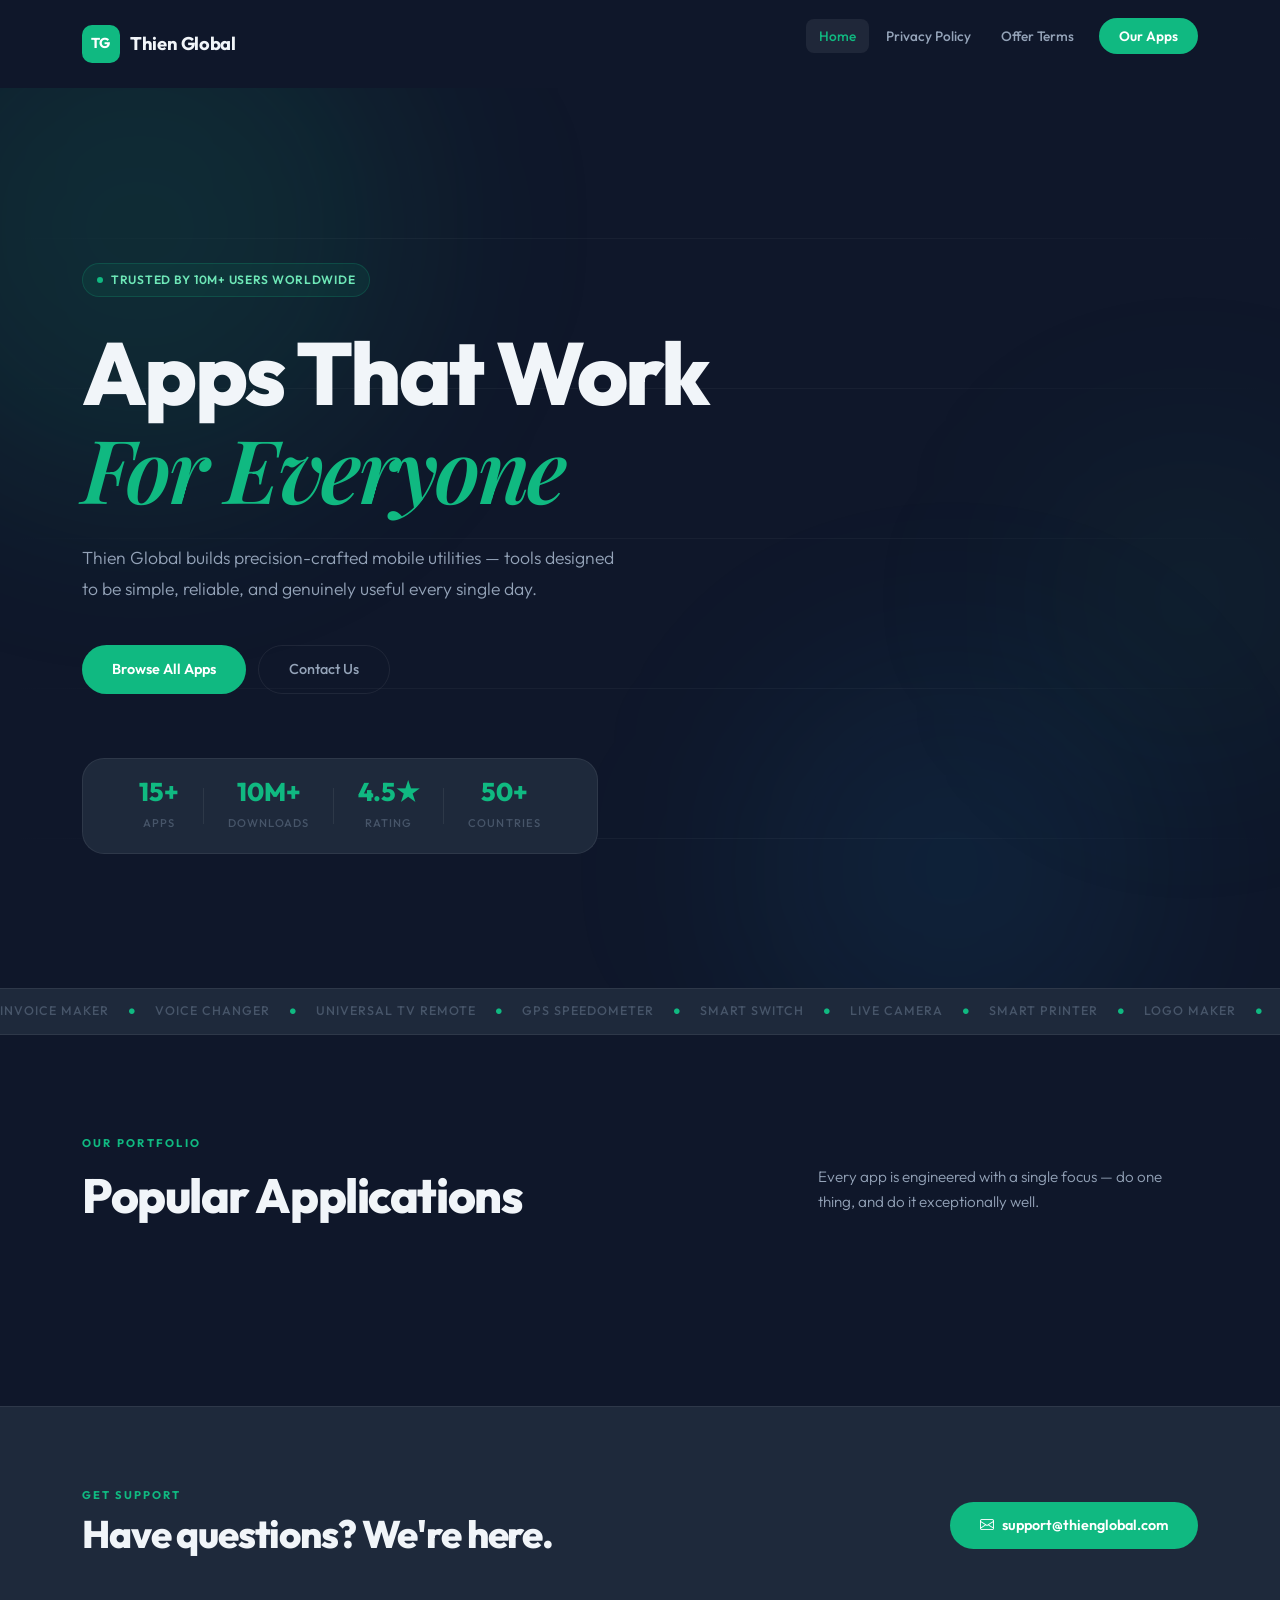
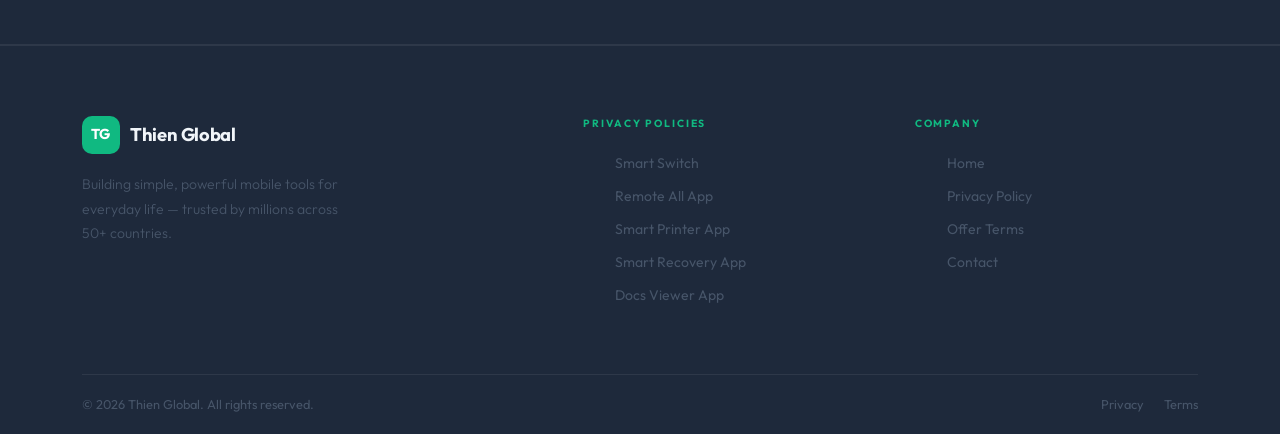
==== index.html @ 39b0b525 "first commit" ====
<!DOCTYPE html>
<html lang="en">
<head>
    <meta charset="UTF-8">
    <meta name="viewport" content="width=device-width, initial-scale=1.0">
    <title>Thien Global — Innovative Mobile Apps</title>
    <link rel="icon" type="image/png" sizes="32x32" href="images/favicon.png">
    <link href="https://cdn.jsdelivr.net/npm/bootstrap@5.3.2/dist/css/bootstrap.min.css" rel="stylesheet">
    <link rel="stylesheet" href="https://cdn.jsdelivr.net/npm/bootstrap-icons@1.11.3/font/bootstrap-icons.min.css">
    <link href="https://fonts.googleapis.com/css2?family=Outfit:wght@300;400;500;600;700;800&family=Playfair+Display:ital,wght@0,700;1,600&display=swap" rel="stylesheet">
    <link rel="stylesheet" href="style.css">
</head>
<body>

    <div class="loader-wrap" id="loader">
        <svg class="loader-logo" viewBox="0 0 60 60" fill="none">
            <rect x="4" y="4" width="52" height="52" rx="14" stroke="#10b981" stroke-width="2" stroke-dasharray="200" stroke-dashoffset="200">
                <animate attributeName="stroke-dashoffset" from="200" to="0" dur="0.9s" fill="freeze"/>
            </rect>
            <text x="50%" y="54%" dominant-baseline="middle" text-anchor="middle" fill="#10b981" font-family="Outfit" font-weight="700" font-size="22">TG</text>
        </svg>
    </div>

    <button class="scroll-top" id="scrollTop" aria-label="Back to top">
        <i class="bi bi-arrow-up-short"></i>
    </button>

    <!-- NAV -->
    <header class="site-header" id="siteHeader">
        <div class="container">
            <nav class="nav-inner">
                <a href="/" class="nav-logo">
                    <div class="logo-icon">TG</div>
                    <span class="logo-text">Thien Global</span>
                </a>
                <button class="nav-toggle" id="navToggle" aria-label="Menu">
                    <span></span><span></span><span></span>
                </button>
                <ul class="nav-links" id="navLinks">
                    <li><a href="/" class="nav-link active">Home</a></li>
                    <li><a href="/privacy-policy/" class="nav-link">Privacy Policy</a></li>
                    <li><a href="/offer-terms/" class="nav-link">Offer Terms</a></li>
                    <li><a href="#apps" class="nav-btn">Our Apps</a></li>
                </ul>
            </nav>
        </div>
    </header>

    <!-- HERO -->
    <section class="hero">
        <div class="hero-canvas">
            <div class="hero-blob blob-1"></div>
            <div class="hero-blob blob-2"></div>
            <div class="hero-blob blob-3"></div>
            <div class="hero-lines">
                <div class="hline"></div><div class="hline"></div>
                <div class="hline"></div><div class="hline"></div>
                <div class="hline"></div>
            </div>
        </div>
        <div class="container">
            <div class="hero-content">
                <div class="hero-badge">
                    <span class="badge-dot"></span>
                    Trusted by 10M+ Users Worldwide
                </div>
                <h1 class="hero-headline">
                    Apps That Work<br>
                    <span class="headline-accent">For Everyone</span>
                </h1>
                <p class="hero-body">
                    Thien Global builds precision-crafted mobile utilities — tools designed to be simple, reliable, and genuinely useful every single day.
                </p>
                <div class="hero-cta">
                    <a href="#apps" class="cta-primary">Browse All Apps</a>
                    <a href="mailto:support@thienglobal.com" class="cta-outline">Contact Us</a>
                </div>
            </div>
            <div class="hero-stats">
                <div class="stat-pill">
                    <span class="stat-n">15+</span>
                    <span class="stat-l">Apps</span>
                </div>
                <div class="stat-divider"></div>
                <div class="stat-pill">
                    <span class="stat-n">10M+</span>
                    <span class="stat-l">Downloads</span>
                </div>
                <div class="stat-divider"></div>
                <div class="stat-pill">
                    <span class="stat-n">4.5★</span>
                    <span class="stat-l">Rating</span>
                </div>
                <div class="stat-divider"></div>
                <div class="stat-pill">
                    <span class="stat-n">50+</span>
                    <span class="stat-l">Countries</span>
                </div>
            </div>
        </div>
    </section>

    <!-- TICKER -->
    <div class="ticker-wrap">
        <div class="ticker-track">
            <span>Invoice Maker</span><i class="bi bi-circle-fill"></i>
            <span>Voice Changer</span><i class="bi bi-circle-fill"></i>
            <span>Universal TV Remote</span><i class="bi bi-circle-fill"></i>
            <span>GPS Speedometer</span><i class="bi bi-circle-fill"></i>
            <span>Smart Switch</span><i class="bi bi-circle-fill"></i>
            <span>Live Camera</span><i class="bi bi-circle-fill"></i>
            <span>Smart Printer</span><i class="bi bi-circle-fill"></i>
            <span>Logo Maker</span><i class="bi bi-circle-fill"></i>
            <span>PDF Reader</span><i class="bi bi-circle-fill"></i>
            <span>Accurate Compass</span><i class="bi bi-circle-fill"></i>
            <span>Invoice Maker</span><i class="bi bi-circle-fill"></i>
            <span>Voice Changer</span><i class="bi bi-circle-fill"></i>
            <span>Universal TV Remote</span><i class="bi bi-circle-fill"></i>
            <span>GPS Speedometer</span><i class="bi bi-circle-fill"></i>
            <span>Smart Switch</span><i class="bi bi-circle-fill"></i>
            <span>Live Camera</span><i class="bi bi-circle-fill"></i>
            <span>Smart Printer</span><i class="bi bi-circle-fill"></i>
            <span>Logo Maker</span><i class="bi bi-circle-fill"></i>
        </div>
    </div>

    <!-- APPS -->
    <section class="apps-section" id="apps">
        <div class="container">
            <div class="sec-label">Our Portfolio</div>
            <div class="sec-head">
                <h2>Popular Applications</h2>
                <p>Every app is engineered with a single focus — do one thing, and do it exceptionally well.</p>
            </div>

            <!-- <div class="apps-grid">

                <a href="https://play.google.com/store/apps/details?id=invoicemaker.receiptmaker.invoicegenerator.estimatemaker" target="_blank" class="app-card">
                    <div class="app-card-img">
                        <img src="images/Banner/invoice-banner.jpg" alt="Invoice Maker">
                        <span class="app-tag">Popular</span>
                    </div>
                    <div class="app-card-foot">
                        <img src="images/Icons/invoice-icon.jpg" class="app-icon" alt="">
                        <div class="app-text">
                            <h3>Invoice Maker</h3>
                            <div class="app-rating"><span class="stars">★★★★½</span><span class="rcount">4.5k</span></div>
                        </div>
                        <div class="app-arrow"><i class="bi bi-arrow-up-right"></i></div>
                    </div>
                </a>

                <a href="https://play.google.com/store/apps/details?id=voicechanger.voiceeffects.audioeffects.funnysounds" target="_blank" class="app-card">
                    <div class="app-card-img">
                        <img src="images/Banner/voicechanger-banner.jpg" alt="Voice Changer">
                        <span class="app-tag tag-new">New</span>
                    </div>
                    <div class="app-card-foot">
                        <img src="images/Icons/voicechanger-icon.jpg" class="app-icon" alt="">
                        <div class="app-text">
                            <h3>Voice Changer</h3>
                            <div class="app-rating"><span class="stars">★★★★</span><span class="rcount">3.2k</span></div>
                        </div>
                        <div class="app-arrow"><i class="bi bi-arrow-up-right"></i></div>
                    </div>
                </a>

                <a href="https://play.google.com/store/apps/details?id=remotecontrolfortv.universaltvremotecontrol.remotecontrolforandroidtv" target="_blank" class="app-card">
                    <div class="app-card-img">
                        <img src="images/Banner/remote-banner.jpg" alt="Universal TV Remote">
                        <span class="app-tag tag-hot">Hot</span>
                    </div>
                    <div class="app-card-foot">
                        <img src="images/Icons/remote-icon.jpg" class="app-icon" alt="">
                        <div class="app-text">
                            <h3>Universal TV Remote</h3>
                            <div class="app-rating"><span class="stars">★★★★★</span><span class="rcount">5.8k</span></div>
                        </div>
                        <div class="app-arrow"><i class="bi bi-arrow-up-right"></i></div>
                    </div>
                </a>

                <a href="https://play.google.com/store/apps/details?id=themes.wallpapers.widgets.animewallpapers.customthemes.fontskeyboard" target="_blank" class="app-card">
                    <div class="app-card-img">
                        <img src="images/Banner/theme-banner.jpg" alt="Themes & Wallpapers">
                    </div>
                    <div class="app-card-foot">
                        <img src="images/Icons/theme-icon.jpg" class="app-icon" alt="">
                        <div class="app-text">
                            <h3>Themes &amp; Wallpapers</h3>
                            <div class="app-rating"><span class="stars">★★★★½</span><span class="rcount">4.1k</span></div>
                        </div>
                        <div class="app-arrow"><i class="bi bi-arrow-up-right"></i></div>
                    </div>
                </a>

                <a href="https://play.google.com/store/apps/details?id=compassaccurate.compass.digitalandaccuratecompass" target="_blank" class="app-card">
                    <div class="app-card-img">
                        <img src="images/Banner/compass-banner.jpg" alt="Accurate Compass">
                    </div>
                    <div class="app-card-foot">
                        <img src="images/Icons/compass-icon.jpg" class="app-icon" alt="">
                        <div class="app-text">
                            <h3>Accurate Compass</h3>
                            <div class="app-rating"><span class="stars">★★★★</span><span class="rcount">2.9k</span></div>
                        </div>
                        <div class="app-arrow"><i class="bi bi-arrow-up-right"></i></div>
                    </div>
                </a>

                <a href="https://play.google.com/store/apps/details?id=copymydata.phonetransfer.datacloneapp.transfercontent" target="_blank" class="app-card">
                    <div class="app-card-img">
                        <img src="images/Banner/ss-banner.jpg" alt="Smart Switch">
                        <span class="app-tag">Trending</span>
                    </div>
                    <div class="app-card-foot">
                        <img src="images/Icons/ss-icon.jpg" class="app-icon" alt="">
                        <div class="app-text">
                            <h3>Smart Switch App</h3>
                            <div class="app-rating"><span class="stars">★★★★★</span><span class="rcount">6.2k</span></div>
                        </div>
                        <div class="app-arrow"><i class="bi bi-arrow-up-right"></i></div>
                    </div>
                </a>

                <a href="https://play.google.com/store/apps/details?id=speedometer.odometer.gpsspeedometer.speedtracker" target="_blank" class="app-card">
                    <div class="app-card-img">
                        <img src="images/Banner/speedometer-banner.jpg" alt="GPS Speedometer">
                    </div>
                    <div class="app-card-foot">
                        <img src="images/Icons/speedometer-icon.jpg" class="app-icon" alt="">
                        <div class="app-text">
                            <h3>GPS Speedometer</h3>
                            <div class="app-rating"><span class="stars">★★★★½</span><span class="rcount">4.8k</span></div>
                        </div>
                        <div class="app-arrow"><i class="bi bi-arrow-up-right"></i></div>
                    </div>
                </a>

                <a href="https://play.google.com/store/apps/details?id=com.liveearth.webcams.live.earth.cam.maps.livecams.exploreworld.earthcams" target="_blank" class="app-card">
                    <div class="app-card-img">
                        <img src="images/Banner/camera-banner.jpg" alt="Live Camera">
                    </div>
                    <div class="app-card-foot">
                        <img src="images/Icons/camera-icon.jpg" class="app-icon" alt="">
                        <div class="app-text">
                            <h3>Live Camera — Street View</h3>
                            <div class="app-rating"><span class="stars">★★★★★</span><span class="rcount">7.1k</span></div>
                        </div>
                        <div class="app-arrow"><i class="bi bi-arrow-up-right"></i></div>
                    </div>
                </a>

                <a href="https://play.google.com/store/apps/details?id=com.smartprinter.scanner.printphotos.printmaster" target="_blank" class="app-card">
                    <div class="app-card-img">
                        <img src="images/Banner/smart-printer-banner.jpg" alt="Smart Printer">
                    </div>
                    <div class="app-card-foot">
                        <img src="images/Icons/smart-printer-icon.jpg" class="app-icon" alt="">
                        <div class="app-text">
                            <h3>Smart Printer</h3>
                            <div class="app-rating"><span class="stars">★★★★½</span><span class="rcount">3.7k</span></div>
                        </div>
                        <div class="app-arrow"><i class="bi bi-arrow-up-right"></i></div>
                    </div>
                </a>

                <a href="https://play.google.com/store/apps/details?id=com.wmr.recoverdeletedmessages.smartrecovery.statussaver.chatrecover" target="_blank" class="app-card">
                    <div class="app-card-img">
                        <img src="images/Banner/smartrecovery-banner.jpg" alt="Smart Recovery">
                    </div>
                    <div class="app-card-foot">
                        <img src="images/Icons/smartrecovery-icon.jpg" class="app-icon" alt="">
                        <div class="app-text">
                            <h3>Smart Recovery</h3>
                            <div class="app-rating"><span class="stars">★★★★</span><span class="rcount">2.3k</span></div>
                        </div>
                        <div class="app-arrow"><i class="bi bi-arrow-up-right"></i></div>
                    </div>
                </a>

                <a href="https://play.google.com/store/apps/details?id=all.docsreader.filereader.viewer.office" target="_blank" class="app-card">
                    <div class="app-card-img">
                        <img src="images/Banner/docsreader-banner.jpg" alt="PDF Reader">
                    </div>
                    <div class="app-card-foot">
                        <img src="images/Icons/docsreader-icon.jpg" class="app-icon" alt="">
                        <div class="app-text">
                            <h3>PDF Reader</h3>
                            <div class="app-rating"><span class="stars">★★★★½</span><span class="rcount">4.2k</span></div>
                        </div>
                        <div class="app-arrow"><i class="bi bi-arrow-up-right"></i></div>
                    </div>
                </a>

                <a href="https://play.google.com/store/apps/details?id=com.logomaker.logocreator.designlogo.logotemplates" target="_blank" class="app-card">
                    <div class="app-card-img">
                        <img src="images/Banner/logo-maker.jpg" alt="Logo Maker">
                        <span class="app-tag tag-new">New</span>
                    </div>
                    <div class="app-card-foot">
                        <img src="images/Icons/logo-maker.jpg" class="app-icon" alt="">
                        <div class="app-text">
                            <h3>Logo Maker</h3>
                            <div class="app-rating"><span class="stars">★★★★★</span><span class="rcount">5.0k</span></div>
                        </div>
                        <div class="app-arrow"><i class="bi bi-arrow-up-right"></i></div>
                    </div>
                </a>

            </div> -->
        </div>
    </section>

    <!-- CONTACT STRIP -->
    <section class="contact-strip">
        <div class="container">
            <div class="contact-strip-inner">
                <div>
                    <p class="strip-label">Get Support</p>
                    <h2 class="strip-title">Have questions? We're here.</h2>
                </div>
                <a href="mailto:support@thienglobal.com" class="cta-primary">
                    <i class="bi bi-envelope me-2"></i>support@thienglobal.com
                </a>
            </div>
        </div>
    </section>

    <!-- FOOTER -->
    <footer class="site-footer">
        <div class="container">
            <div class="footer-grid">
                <div class="footer-brand-col">
                    <a href="/" class="footer-logo">
                        <div class="logo-icon">TG</div>
                        <span class="logo-text">Thien Global</span>
                    </a>
                    <p class="footer-tagline">Building simple, powerful mobile tools for everyday life — trusted by millions across 50+ countries.</p>
                </div>
                <div>
                    <p class="footer-heading">Privacy Policies</p>
                    <ul class="footer-links">
                        <li><a href="/data-transfer/">Smart Switch</a></li>
                        <li><a href="/remote-all/">Remote All App</a></li>
                        <li><a href="/smart-printer/">Smart Printer App</a></li>
                        <li><a href="/smart-recovery/">Smart Recovery App</a></li>
                        <li><a href="/docs-reader/">Docs Viewer App</a></li>
                    </ul>
                </div>
                <div>
                    <p class="footer-heading">Company</p>
                    <ul class="footer-links">
                        <li><a href="/">Home</a></li>
                        <li><a href="/privacy-policy/">Privacy Policy</a></li>
                        <li><a href="/offer-terms/">Offer Terms</a></li>
                        <li><a href="mailto:support@thienglobal.com">Contact</a></li>
                    </ul>
                </div>
            </div>
            <div class="footer-bar">
                <p>&copy; 2026 Thien Global. All rights reserved.</p>
                <div class="footer-bar-links">
                    <a href="/privacy-policy/">Privacy</a>
                    <a href="/offer-terms/">Terms</a>
                </div>
            </div>
        </div>
    </footer>

    <script src="https://cdn.jsdelivr.net/npm/bootstrap@5.3.0/dist/js/bootstrap.bundle.min.js"></script>
    <script>
        // Loader
        window.addEventListener('load', () => {
            setTimeout(() => {
                document.getElementById('loader').style.opacity = '0';
                setTimeout(() => document.getElementById('loader').style.display = 'none', 500);
            }, 900);
        });

        // Header scroll
        const header = document.getElementById('siteHeader');
        const scrollTop = document.getElementById('scrollTop');
        window.addEventListener('scroll', () => {
            header.classList.toggle('scrolled', window.scrollY > 60);
            scrollTop.classList.toggle('visible', window.scrollY > 400);
        });
        scrollTop.addEventListener('click', () => window.scrollTo({ top: 0, behavior: 'smooth' }));

        // Mobile nav
        const toggle = document.getElementById('navToggle');
        const links  = document.getElementById('navLinks');
        toggle.addEventListener('click', () => {
            toggle.classList.toggle('open');
            links.classList.toggle('open');
        });

        // Smooth scroll
        document.querySelectorAll('a[href^="#"]').forEach(a => {
            a.addEventListener('click', e => {
                const t = document.querySelector(a.getAttribute('href'));
                if (t) { e.preventDefault(); t.scrollIntoView({ behavior: 'smooth' }); }
            });
        });

        // Reveal
        const io = new IntersectionObserver(entries => {
            entries.forEach(e => { if (e.isIntersecting) e.target.classList.add('revealed'); });
        }, { threshold: 0.07, rootMargin: '0px 0px -30px 0px' });
        document.querySelectorAll('.app-card, .sec-head, .contact-strip-inner').forEach(el => {
            el.classList.add('reveal');
            io.observe(el);
        });
    </script>
</body>
</html>
---- style.css ----
/* ================================================
   THIEN GLOBAL v2 — Professional Design System
   Palette: Deep Slate (#0f172a) + Emerald (#10b981)
   + Off-white text — Clean, corporate, modern
   ================================================ */

:root {
    --em:        #10b981;        /* emerald accent */
    --em-dark:   #059669;
    --em-light:  #6ee7b7;
    --em-faint:  rgba(16,185,129,.08);
    --em-border: rgba(16,185,129,.2);

    --bg:        #0f172a;        /* deep navy-slate */
    --bg-2:      #1e293b;        /* surface */
    --bg-3:      #334155;        /* elevated */
    --bg-card:   #1e293b;

    --text:      #f1f5f9;
    --text-2:    #94a3b8;
    --text-3:    #475569;

    --border:    rgba(255,255,255,.07);
    --radius:    14px;
    --r-sm:      8px;
    --r-xl:      22px;

    --ff-sans:   'Outfit', sans-serif;
    --ff-serif:  'Playfair Display', Georgia, serif;

    --ease:      cubic-bezier(.4,0,.2,1);
    --t:         0.28s;
}

*, *::before, *::after { margin:0; padding:0; box-sizing:border-box; }
html { scroll-behavior: smooth; }

body {
    background: var(--bg);
    color: var(--text);
    font-family: var(--ff-sans);
    font-weight: 400;
    overflow-x: hidden;
    -webkit-font-smoothing: antialiased;
}

/* ── Scrollbar ──────────────────── */
::-webkit-scrollbar { width: 5px; }
::-webkit-scrollbar-track { background: var(--bg); }
::-webkit-scrollbar-thumb { background: var(--bg-3); border-radius: 10px; }
::-webkit-scrollbar-thumb:hover { background: var(--em); }

/* ── Loader ─────────────────────── */
.loader-wrap {
    position: fixed; inset: 0; z-index: 9999;
    background: var(--bg);
    display: flex; align-items: center; justify-content: center;
    transition: opacity .5s var(--ease);
}
.loader-logo { width: 64px; height: 64px; }

/* ── Scroll Top ─────────────────── */
.scroll-top {
    position: fixed; bottom: 28px; right: 28px; z-index: 999;
    width: 42px; height: 42px;
    background: var(--em); color: #fff;
    border: none; border-radius: 50%;
    display: flex; align-items: center; justify-content: center;
    font-size: 1.3rem; cursor: pointer;
    opacity: 0; visibility: hidden; pointer-events: none;
    transition: all var(--t) var(--ease);
    box-shadow: 0 4px 20px rgba(16,185,129,.35);
}
.scroll-top.visible { opacity: 1; visibility: visible; pointer-events: auto; }
.scroll-top:hover { background: var(--em-dark); transform: translateY(-3px); }

/* ================================================
   HEADER
   ================================================ */
.site-header {
    position: sticky; top: 0; z-index: 1000;
    padding: 0;
    transition: background var(--t) var(--ease), box-shadow var(--t) var(--ease);
}
.site-header.scrolled {
    background: rgba(15,23,42,.92);
    backdrop-filter: blur(18px);
    -webkit-backdrop-filter: blur(18px);
    box-shadow: 0 1px 0 var(--border);
}

.nav-inner {
    display: flex; align-items: center; justify-content: space-between;
    padding: 18px 0;
    gap: 24px;
}

.nav-logo {
    display: flex; align-items: center; gap: 10px;
    text-decoration: none; flex-shrink: 0;
}
.logo-icon {
    width: 38px; height: 38px;
    background: var(--em);
    color: #fff;
    border-radius: 10px;
    display: flex; align-items: center; justify-content: center;
    font-weight: 700; font-size: .9rem;
    letter-spacing: .03em;
    flex-shrink: 0;
}
.logo-text {
    font-size: 1.15rem; font-weight: 700;
    color: var(--text); letter-spacing: -.02em;
}

.nav-toggle {
    display: none;
    flex-direction: column; gap: 5px;
    background: none; border: 1px solid var(--border);
    border-radius: var(--r-sm); padding: 9px 11px; cursor: pointer;
}
.nav-toggle span {
    display: block; width: 18px; height: 1.5px;
    background: var(--text-2); border-radius: 2px;
    transition: var(--t) var(--ease);
}
.nav-toggle.open span:nth-child(1) { transform: translateY(6.5px) rotate(45deg); }
.nav-toggle.open span:nth-child(2) { opacity: 0; }
.nav-toggle.open span:nth-child(3) { transform: translateY(-6.5px) rotate(-45deg); }

.nav-links {
    display: flex; align-items: center; gap: 4px;
    list-style: none;
}
.nav-link {
    display: block; padding: 7px 13px;
    font-size: .85rem; font-weight: 500;
    color: var(--text-2);
    text-decoration: none;
    border-radius: var(--r-sm);
    transition: color var(--t) var(--ease), background var(--t) var(--ease);
}
.nav-link:hover, .nav-link.active { color: var(--text); background: var(--border); }
.nav-link.active { color: var(--em); }

.nav-btn {
    display: inline-block; padding: 8px 20px;
    background: var(--em); color: #fff;
    font-size: .85rem; font-weight: 600;
    border-radius: 50px;
    text-decoration: none;
    transition: background var(--t) var(--ease), transform var(--t) var(--ease);
    margin-left: 8px;
}
.nav-btn:hover { background: var(--em-dark); transform: translateY(-1px); color: #fff; }

/* ================================================
   HERO
   ================================================ */
.hero {
    position: relative;
    min-height: 100vh;
    display: flex; align-items: center;
    padding: 120px 0 80px;
    overflow: hidden;
}

.hero-canvas {
    position: absolute; inset: 0; pointer-events: none;
}

/* Soft blobs */
.hero-blob {
    position: absolute; border-radius: 50%;
    filter: blur(100px);
}
.blob-1 {
    width: 520px; height: 520px;
    background: rgba(16,185,129,.12);
    top: -120px; left: -120px;
}
.blob-2 {
    width: 400px; height: 400px;
    background: rgba(14,165,233,.08);
    bottom: -80px; right: 10%;
}
.blob-3 {
    width: 300px; height: 300px;
    background: rgba(16,185,129,.06);
    top: 40%; right: -60px;
}

/* Horizontal grid lines */
.hero-lines {
    position: absolute; inset: 0;
    display: flex; flex-direction: column;
    justify-content: space-evenly;
}
.hline {
    width: 100%; height: 1px;
    background: linear-gradient(90deg, transparent 0%, rgba(255,255,255,.04) 30%, rgba(255,255,255,.04) 70%, transparent 100%);
}

.hero-content { max-width: 680px; position: relative; z-index: 2; }

.hero-badge {
    display: inline-flex; align-items: center; gap: 8px;
    background: var(--em-faint);
    border: 1px solid var(--em-border);
    color: var(--em-light);
    font-size: .75rem; font-weight: 600;
    letter-spacing: .06em; text-transform: uppercase;
    padding: 7px 14px; border-radius: 50px;
    margin-bottom: 28px;
    animation: fadeSlideUp .7s var(--ease) both;
}
.badge-dot {
    width: 6px; height: 6px;
    background: var(--em);
    border-radius: 50%;
    animation: blink 2s ease infinite;
}
@keyframes blink {
    0%,100% { opacity:1; }
    50% { opacity:.3; }
}

.hero-headline {
    font-size: clamp(3rem, 7vw, 5.5rem);
    font-weight: 800;
    line-height: 1.08;
    color: var(--text);
    letter-spacing: -.03em;
    margin-bottom: 24px;
    animation: fadeSlideUp .7s .1s var(--ease) both;
}
.headline-accent {
    color: var(--em);
    font-family: var(--ff-serif);
    font-style: italic;
    font-weight: 600;
}

.hero-body {
    font-size: 1.1rem; font-weight: 300; line-height: 1.75;
    color: var(--text-2); max-width: 540px;
    margin-bottom: 40px;
    animation: fadeSlideUp .7s .2s var(--ease) both;
}

.hero-cta {
    display: flex; flex-wrap: wrap; gap: 12px;
    animation: fadeSlideUp .7s .3s var(--ease) both;
}

.cta-primary {
    display: inline-flex; align-items: center;
    padding: 13px 30px;
    background: var(--em); color: #fff;
    font-size: .9rem; font-weight: 600;
    border-radius: 50px;
    text-decoration: none;
    transition: background var(--t), transform var(--t), box-shadow var(--t);
    box-shadow: 0 0 0 0 rgba(16,185,129,.4);
}
.cta-primary:hover {
    background: var(--em-dark); color: #fff;
    transform: translateY(-2px);
    box-shadow: 0 8px 28px rgba(16,185,129,.3);
}

.cta-outline {
    display: inline-flex; align-items: center;
    padding: 13px 30px;
    background: transparent; color: var(--text-2);
    font-size: .9rem; font-weight: 500;
    border: 1px solid var(--border);
    border-radius: 50px;
    text-decoration: none;
    transition: all var(--t);
}
.cta-outline:hover { border-color: var(--em); color: var(--em); }

/* Stats row */
.hero-stats {
    display: flex; align-items: center; gap: 0;
    margin-top: 64px;
    background: var(--bg-2);
    border: 1px solid var(--border);
    border-radius: var(--r-xl);
    padding: 20px 32px;
    width: fit-content;
    animation: fadeSlideUp .7s .4s var(--ease) both;
}
.stat-pill { text-align: center; padding: 0 24px; }
.stat-n {
    display: block;
    font-size: 1.6rem; font-weight: 800;
    color: var(--em); line-height: 1;
    margin-bottom: 4px;
}
.stat-l {
    font-size: .7rem; font-weight: 500;
    text-transform: uppercase; letter-spacing: .1em;
    color: var(--text-3);
}
.stat-divider {
    width: 1px; height: 36px;
    background: var(--border);
    flex-shrink: 0;
}

/* ================================================
   TICKER
   ================================================ */
.ticker-wrap {
    overflow: hidden;
    background: var(--bg-2);
    border-top: 1px solid var(--border);
    border-bottom: 1px solid var(--border);
    padding: 13px 0;
}
.ticker-track {
    display: flex; align-items: center; gap: 20px;
    width: max-content;
    animation: ticker 28s linear infinite;
    white-space: nowrap;
}
@keyframes ticker {
    from { transform: translateX(0); }
    to   { transform: translateX(-50%); }
}
.ticker-track span {
    font-size: .78rem; font-weight: 500;
    letter-spacing: .08em; text-transform: uppercase;
    color: var(--text-3);
}
.ticker-track i {
    color: var(--em); font-size: .35rem;
    flex-shrink: 0;
}

/* ================================================
   APPS SECTION
   ================================================ */
.apps-section {
    padding: 100px 0 120px;
    background: var(--bg);
}

.sec-label {
    font-size: .7rem; font-weight: 700;
    letter-spacing: .2em; text-transform: uppercase;
    color: var(--em);
    margin-bottom: 12px;
}
.sec-head {
    display: flex; justify-content: space-between;
    align-items: flex-end; flex-wrap: wrap; gap: 16px;
    margin-bottom: 56px;
}
.sec-head h2 {
    font-size: clamp(2rem, 4vw, 3rem);
    font-weight: 800; letter-spacing: -.03em;
    color: var(--text); line-height: 1.1;
}
.sec-head p {
    font-size: .95rem; color: var(--text-2);
    font-weight: 300; max-width: 380px; line-height: 1.65;
}

/* ── App Card ───────────────────── */
.apps-grid {
    display: grid;
    grid-template-columns: repeat(auto-fill, minmax(290px, 1fr));
    gap: 16px;
}

.app-card {
    display: block; text-decoration: none;
    background: var(--bg-card);
    border: 1px solid var(--border);
    border-radius: var(--radius);
    overflow: hidden;
    transition: transform var(--t) var(--ease),
                border-color var(--t) var(--ease),
                box-shadow var(--t) var(--ease);
}
.app-card:hover {
    transform: translateY(-5px);
    border-color: rgba(16,185,129,.3);
    box-shadow: 0 20px 50px rgba(0,0,0,.4), 0 0 0 1px rgba(16,185,129,.15);
}

/* Reveal animation */
.app-card.reveal { opacity: 0; transform: translateY(24px); transition: opacity .6s var(--ease), transform .6s var(--ease), border-color var(--t), box-shadow var(--t); }
.app-card.revealed { opacity: 1; transform: translateY(0); }
.app-card.revealed:hover { transform: translateY(-5px); }

.reveal { opacity:0; transform:translateY(20px); transition: opacity .6s var(--ease), transform .6s var(--ease); }
.revealed { opacity:1; transform:none; }

/* stagger */
.app-card:nth-child(1)  { transition-delay: .04s; }
.app-card:nth-child(2)  { transition-delay: .08s; }
.app-card:nth-child(3)  { transition-delay: .12s; }
.app-card:nth-child(4)  { transition-delay: .16s; }
.app-card:nth-child(5)  { transition-delay: .20s; }
.app-card:nth-child(6)  { transition-delay: .24s; }
.app-card:nth-child(7)  { transition-delay: .28s; }
.app-card:nth-child(8)  { transition-delay: .32s; }
.app-card:nth-child(9)  { transition-delay: .36s; }
.app-card:nth-child(10) { transition-delay: .40s; }
.app-card:nth-child(11) { transition-delay: .44s; }
.app-card:nth-child(12) { transition-delay: .48s; }

.app-card-img {
    position: relative; overflow: hidden; height: 185px;
}
.app-card-img img {
    width: 100%; height: 100%; object-fit: cover;
    transition: transform .5s var(--ease);
    filter: brightness(.9);
}
.app-card:hover .app-card-img img { transform: scale(1.05); filter: brightness(1); }

.app-card-img::after {
    content: '';
    position: absolute; inset: 0;
    background: linear-gradient(to top, rgba(15,23,42,.65) 0%, transparent 55%);
}

.app-tag {
    position: absolute; top: 12px; left: 12px; z-index: 2;
    background: var(--em); color: #fff;
    font-size: .65rem; font-weight: 700;
    letter-spacing: .1em; text-transform: uppercase;
    padding: 4px 10px; border-radius: 50px;
}
.app-tag.tag-new { background: #6366f1; }
.app-tag.tag-hot { background: #ef4444; }

.app-card-foot {
    display: flex; align-items: center; gap: 12px;
    padding: 14px 16px;
}
.app-icon {
    width: 48px; height: 48px;
    border-radius: 11px; object-fit: cover;
    flex-shrink: 0;
    border: 1px solid var(--border);
}
.app-text { flex: 1; min-width: 0; }
.app-text h3 {
    font-size: .9rem; font-weight: 600;
    color: var(--text); margin-bottom: 4px;
    white-space: nowrap; overflow: hidden; text-overflow: ellipsis;
}
.app-rating { display: flex; align-items: center; gap: 6px; }
.stars { color: #f59e0b; font-size: .75rem; }
.rcount { font-size: .7rem; color: var(--text-3); }

.app-arrow {
    width: 30px; height: 30px;
    display: flex; align-items: center; justify-content: center;
    color: var(--text-3); font-size: 1rem;
    transition: color var(--t), transform var(--t);
    flex-shrink: 0;
}
.app-card:hover .app-arrow { color: var(--em); transform: translate(2px,-2px); }

/* ================================================
   CONTACT STRIP
   ================================================ */
.contact-strip {
    padding: 80px 0;
    background: var(--bg-2);
    border-top: 1px solid var(--border);
    border-bottom: 1px solid var(--border);
}
.contact-strip-inner {
    display: flex; justify-content: space-between;
    align-items: center; flex-wrap: wrap; gap: 32px;
}
.strip-label {
    font-size: .7rem; font-weight: 700;
    letter-spacing: .18em; text-transform: uppercase;
    color: var(--em); margin-bottom: 8px;
}
.strip-title {
    font-size: clamp(1.6rem, 3.5vw, 2.4rem);
    font-weight: 800; color: var(--text);
    letter-spacing: -.03em; line-height: 1.15;
}

/* ================================================
   FOOTER
   ================================================ */
.site-footer {
    background: var(--bg-2);
    border-top: 1px solid var(--border);
    padding: 70px 0 0;
}
.footer-grid {
    display: grid;
    grid-template-columns: 1.6fr 1fr 1fr;
    gap: 48px;
    margin-bottom: 52px;
}
.footer-logo {
    display: inline-flex; align-items: center; gap: 10px;
    text-decoration: none; margin-bottom: 18px;
}
.footer-tagline {
    font-size: .875rem; color: var(--text-3);
    line-height: 1.75; font-weight: 300; max-width: 280px;
}
.footer-heading {
    font-size: .65rem; font-weight: 700;
    letter-spacing: .18em; text-transform: uppercase;
    color: var(--em); margin-bottom: 18px;
}
.footer-links { list-style: none; }
.footer-links li { margin-bottom: 9px; }
.footer-links a {
    font-size: .875rem; color: var(--text-3);
    text-decoration: none;
    transition: color var(--t);
}
.footer-links a:hover { color: var(--text); }
.footer-bar {
    display: flex; justify-content: space-between;
    align-items: center; flex-wrap: wrap; gap: 12px;
    padding: 20px 0;
    border-top: 1px solid var(--border);
}
.footer-bar p { font-size: .8rem; color: var(--text-3); margin: 0; }
.footer-bar-links { display: flex; gap: 20px; }
.footer-bar-links a { font-size: .8rem; color: var(--text-3); text-decoration: none; transition: color var(--t); }
.footer-bar-links a:hover { color: var(--em); }

/* ================================================
   ANIMATIONS
   ================================================ */
@keyframes fadeSlideUp {
    from { opacity:0; transform:translateY(22px); }
    to   { opacity:1; transform:translateY(0); }
}

/* ================================================
   RESPONSIVE
   ================================================ */
@media (max-width: 1024px) {
    .footer-grid { grid-template-columns: 1fr 1fr; }
    .footer-brand-col { grid-column: 1 / -1; }
}

@media (max-width: 768px) {
    .nav-toggle { display: flex; }
    .nav-links {
        display: none;
        position: absolute; top: 100%; left: 0; right: 0;
        background: rgba(15,23,42,.97);
        backdrop-filter: blur(20px);
        flex-direction: column; align-items: stretch;
        padding: 16px;
        border-bottom: 1px solid var(--border);
        gap: 4px;
    }
    .nav-links.open { display: flex; }
    .nav-btn { margin-left: 0; text-align: center; border-radius: var(--r-sm); }

    .site-header { position: sticky; }
    .nav-inner { position: relative; }

    .hero { min-height: auto; padding: 90px 0 60px; }
    .hero-stats {
        flex-wrap: wrap; gap: 0;
        padding: 16px 20px;
        width: 100%;
    }
    .stat-pill { flex: 1 1 40%; padding: 12px 0; }
    .stat-divider:nth-child(4) { display: none; }
    .stat-divider { height: 28px; }

    .sec-head { flex-direction: column; align-items: flex-start; }
    .apps-grid { grid-template-columns: 1fr; }
    .contact-strip-inner { flex-direction: column; align-items: flex-start; }
    .footer-grid { grid-template-columns: 1fr; gap: 32px; }
    .footer-bar { flex-direction: column; align-items: flex-start; }
}

@media (max-width: 480px) {
    .hero-cta { flex-direction: column; }
    .cta-primary, .cta-outline { width: 100%; justify-content: center; }
}
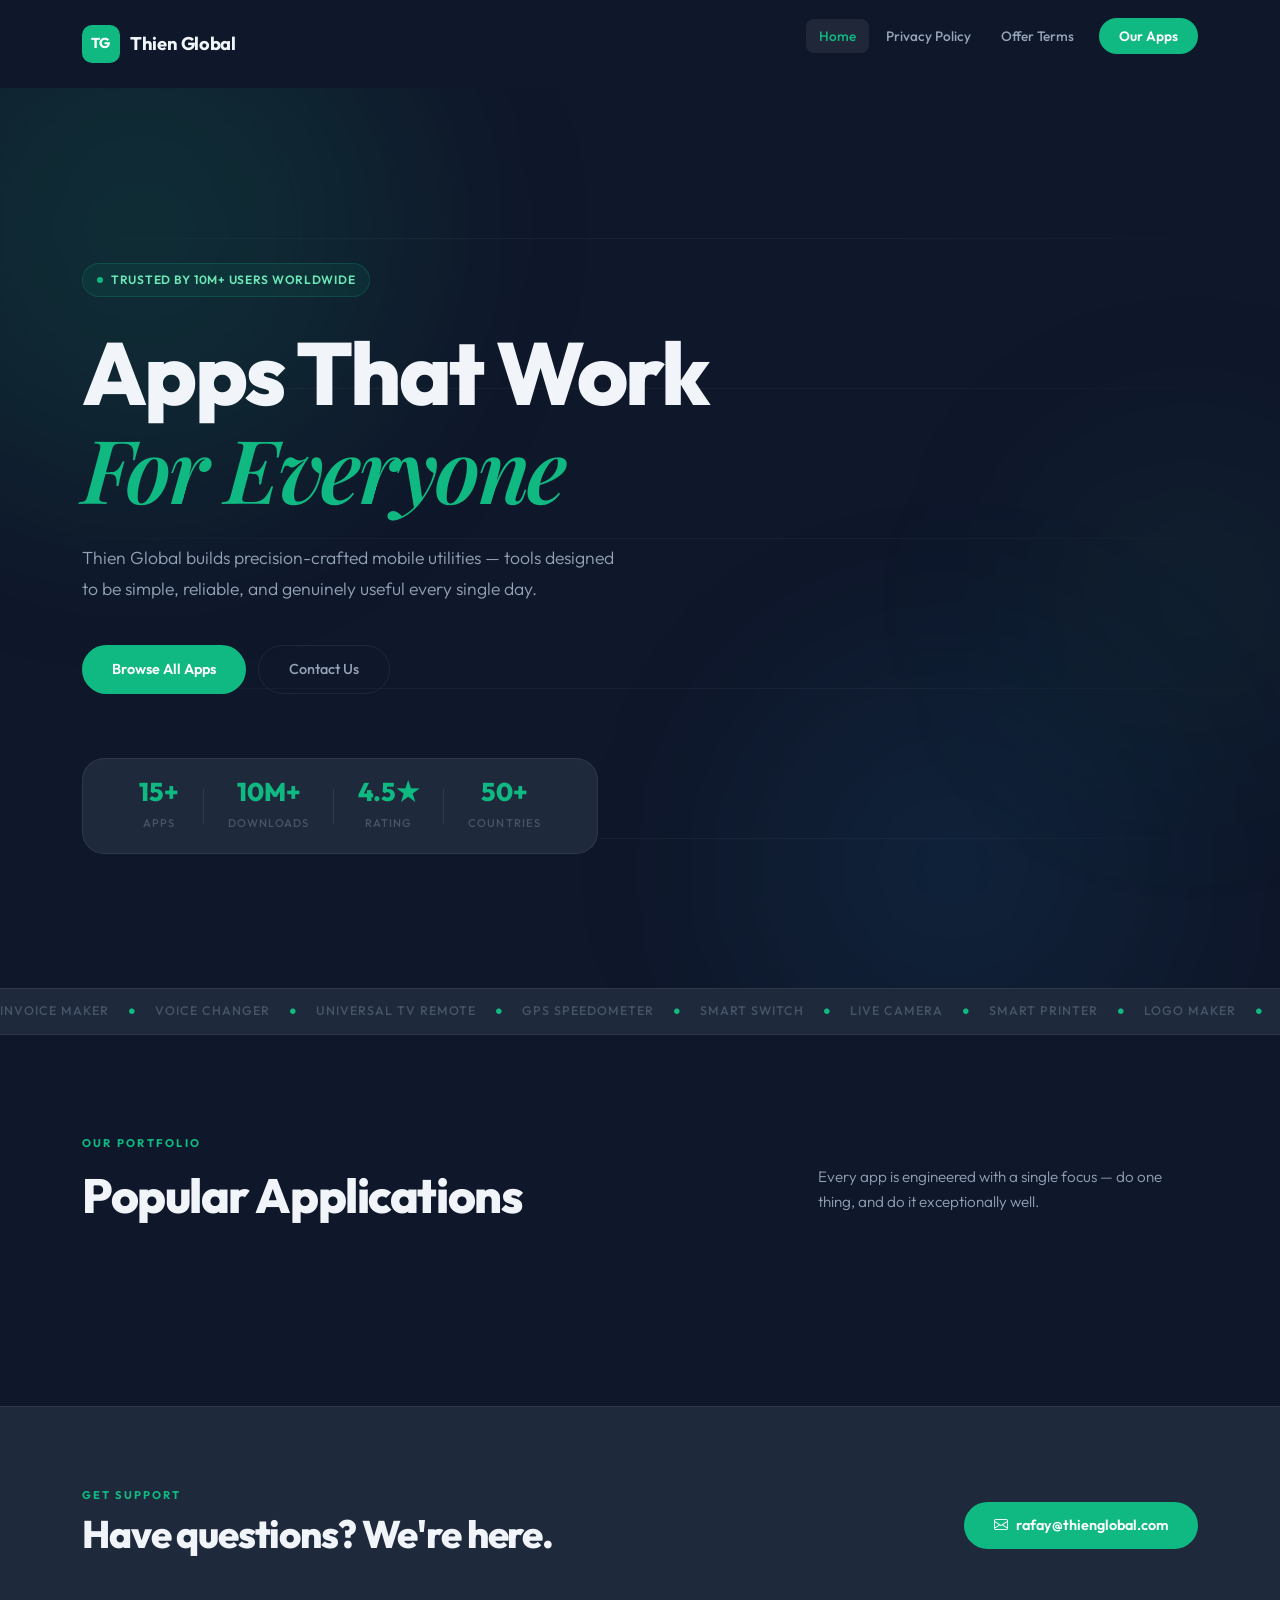
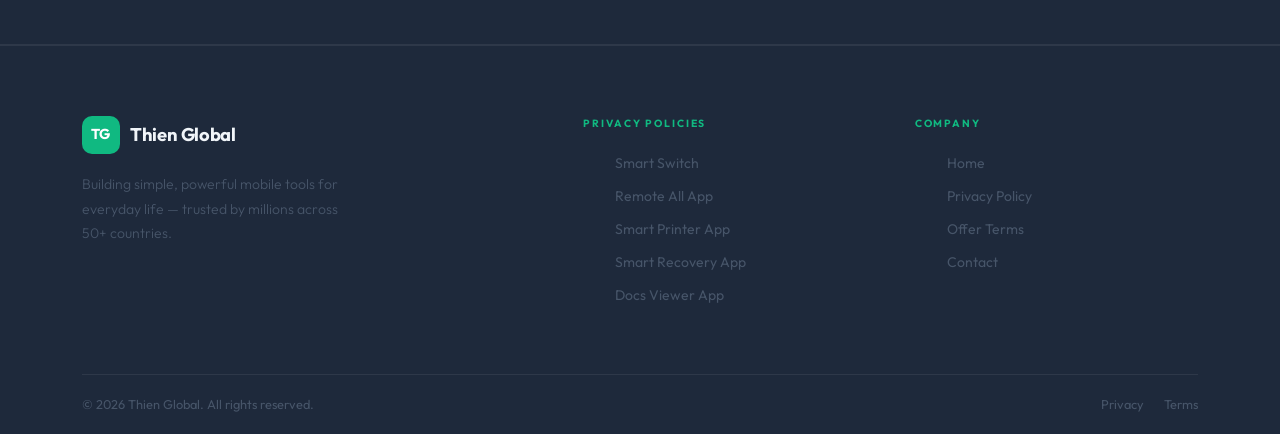
==== commit 99826032: "Update Favicon" ====
--- a/index.html
+++ b/index.html
@@ -4,7 +4,7 @@
     <meta charset="UTF-8">
     <meta name="viewport" content="width=device-width, initial-scale=1.0">
     <title>Thien Global — Innovative Mobile Apps</title>
-    <link rel="icon" type="image/png" sizes="32x32" href="images/favicon.png">
+    <link rel="icon" type="image/png" sizes="32x32" href="/images/favicon.png">
     <link href="https://cdn.jsdelivr.net/npm/bootstrap@5.3.2/dist/css/bootstrap.min.css" rel="stylesheet">
     <link rel="stylesheet" href="https://cdn.jsdelivr.net/npm/bootstrap-icons@1.11.3/font/bootstrap-icons.min.css">
     <link href="https://fonts.googleapis.com/css2?family=Outfit:wght@300;400;500;600;700;800&family=Playfair+Display:ital,wght@0,700;1,600&display=swap" rel="stylesheet">
@@ -73,7 +73,7 @@
                 </p>
                 <div class="hero-cta">
                     <a href="#apps" class="cta-primary">Browse All Apps</a>
-                    <a href="mailto:support@thienglobal.com" class="cta-outline">Contact Us</a>
+                    <a href="mailto:rafay@thienglobal.com" class="cta-outline">Contact Us</a>
                 </div>
             </div>
             <div class="hero-stats">
@@ -320,8 +320,8 @@
                     <p class="strip-label">Get Support</p>
                     <h2 class="strip-title">Have questions? We're here.</h2>
                 </div>
-                <a href="mailto:support@thienglobal.com" class="cta-primary">
-                    <i class="bi bi-envelope me-2"></i>support@thienglobal.com
+                <a href="mailto:rafay@thienglobal.com" class="cta-primary">
+                    <i class="bi bi-envelope me-2"></i>rafay@thienglobal.com
                 </a>
             </div>
         </div>
@@ -354,7 +354,7 @@
                         <li><a href="/">Home</a></li>
                         <li><a href="/privacy-policy/">Privacy Policy</a></li>
                         <li><a href="/offer-terms/">Offer Terms</a></li>
-                        <li><a href="mailto:support@thienglobal.com">Contact</a></li>
+                        <li><a href="mailto:rafay@thienglobal.com">Contact</a></li>
                     </ul>
                 </div>
             </div>
@@ -369,48 +369,6 @@
     </footer>
 
     <script src="https://cdn.jsdelivr.net/npm/bootstrap@5.3.0/dist/js/bootstrap.bundle.min.js"></script>
-    <script>
-        // Loader
-        window.addEventListener('load', () => {
-            setTimeout(() => {
-                document.getElementById('loader').style.opacity = '0';
-                setTimeout(() => document.getElementById('loader').style.display = 'none', 500);
-            }, 900);
-        });
-
-        // Header scroll
-        const header = document.getElementById('siteHeader');
-        const scrollTop = document.getElementById('scrollTop');
-        window.addEventListener('scroll', () => {
-            header.classList.toggle('scrolled', window.scrollY > 60);
-            scrollTop.classList.toggle('visible', window.scrollY > 400);
-        });
-        scrollTop.addEventListener('click', () => window.scrollTo({ top: 0, behavior: 'smooth' }));
-
-        // Mobile nav
-        const toggle = document.getElementById('navToggle');
-        const links  = document.getElementById('navLinks');
-        toggle.addEventListener('click', () => {
-            toggle.classList.toggle('open');
-            links.classList.toggle('open');
-        });
-
-        // Smooth scroll
-        document.querySelectorAll('a[href^="#"]').forEach(a => {
-            a.addEventListener('click', e => {
-                const t = document.querySelector(a.getAttribute('href'));
-                if (t) { e.preventDefault(); t.scrollIntoView({ behavior: 'smooth' }); }
-            });
-        });
-
-        // Reveal
-        const io = new IntersectionObserver(entries => {
-            entries.forEach(e => { if (e.isIntersecting) e.target.classList.add('revealed'); });
-        }, { threshold: 0.07, rootMargin: '0px 0px -30px 0px' });
-        document.querySelectorAll('.app-card, .sec-head, .contact-strip-inner').forEach(el => {
-            el.classList.add('reveal');
-            io.observe(el);
-        });
-    </script>
+    <script src="app.js"></script>
 </body>
 </html>
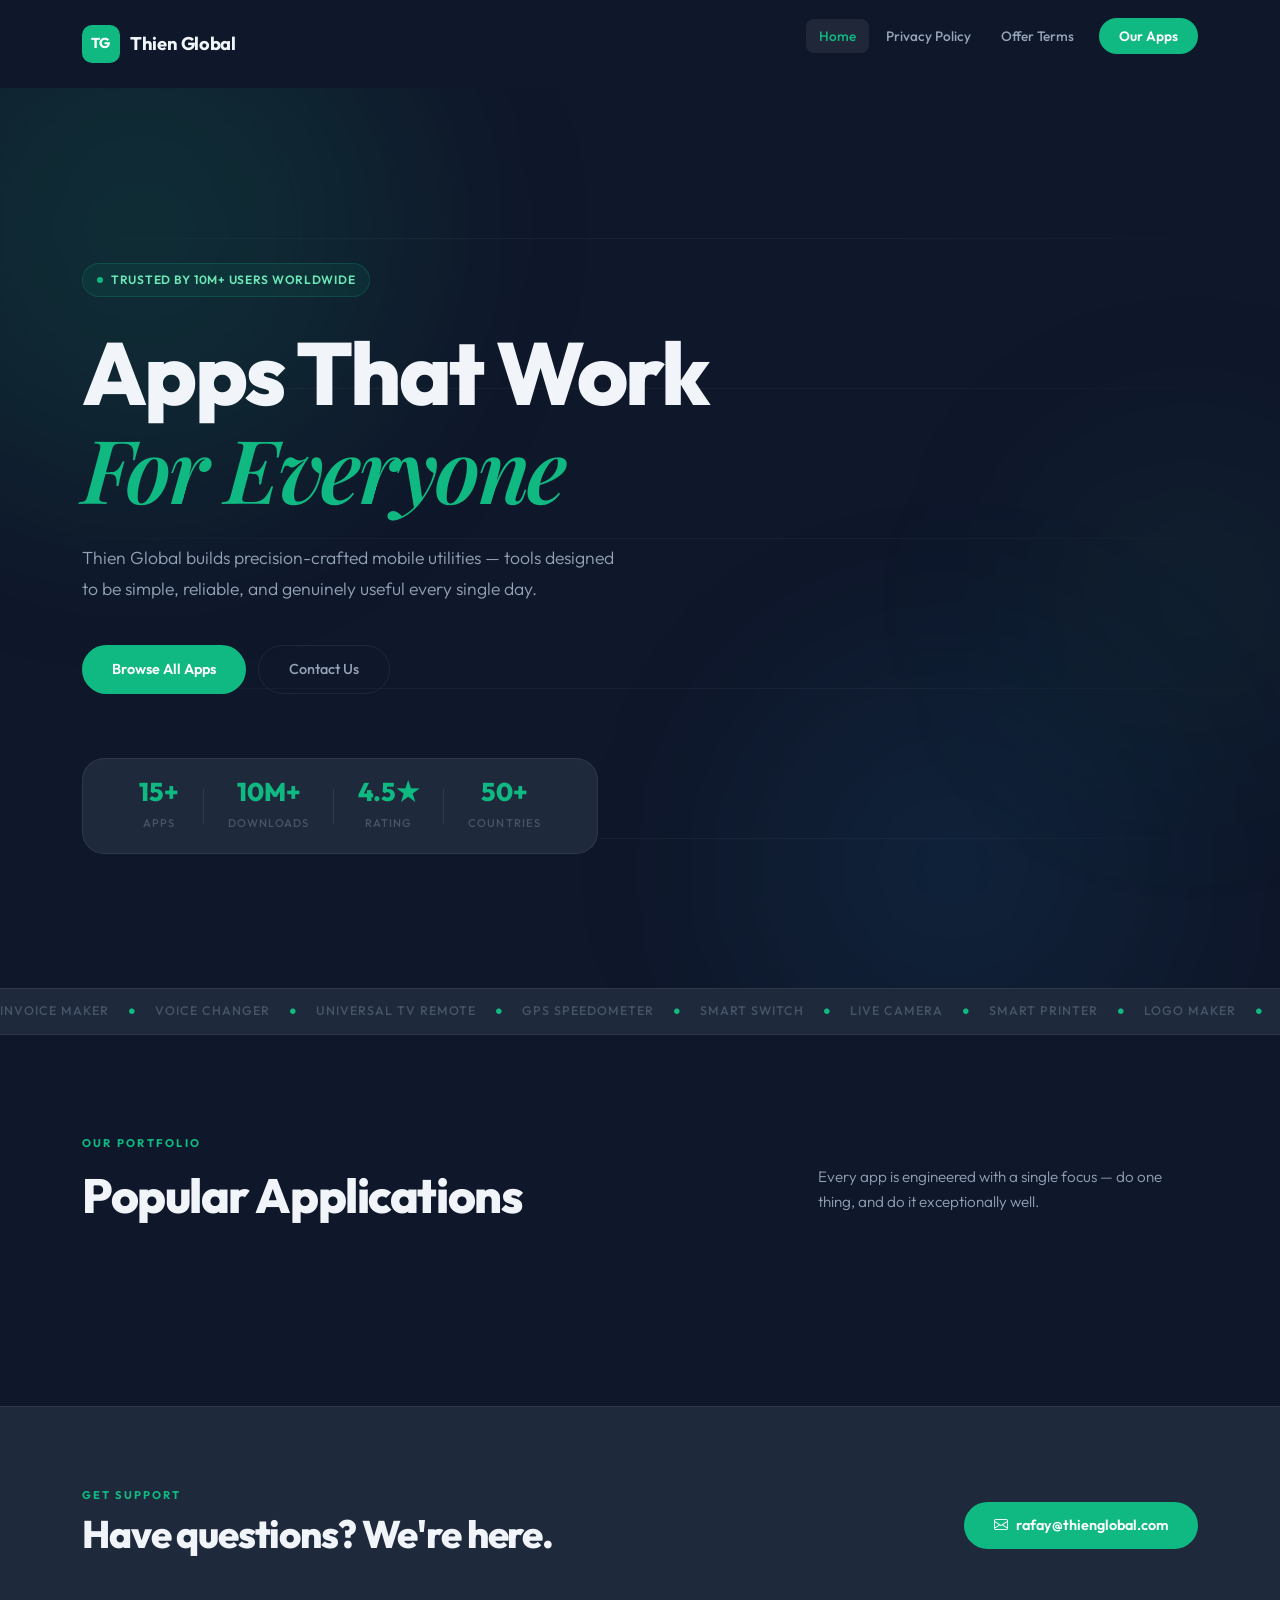
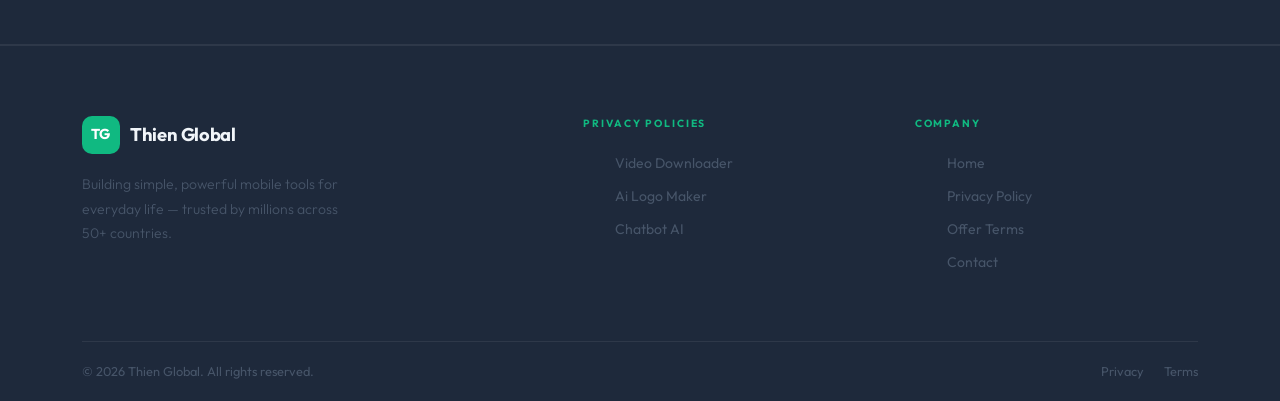
==== commit bb734544: "Change Name" ====
--- a/index.html
+++ b/index.html
@@ -341,11 +341,11 @@
                 <div>
                     <p class="footer-heading">Privacy Policies</p>
                     <ul class="footer-links">
-                        <li><a href="/data-transfer/">Smart Switch</a></li>
-                        <li><a href="/remote-all/">Remote All App</a></li>
-                        <li><a href="/smart-printer/">Smart Printer App</a></li>
-                        <li><a href="/smart-recovery/">Smart Recovery App</a></li>
-                        <li><a href="/docs-reader/">Docs Viewer App</a></li>
+                        <li><a href="">Video Downloader</a></li>
+                        <li><a href="">Ai Logo Maker</a></li>
+                        <li><a href="">Chatbot AI</a></li>
+                        <!-- <li><a href=""></a></li>
+                        <li><a href="">Docs Viewer App</a></li> -->
                     </ul>
                 </div>
                 <div>
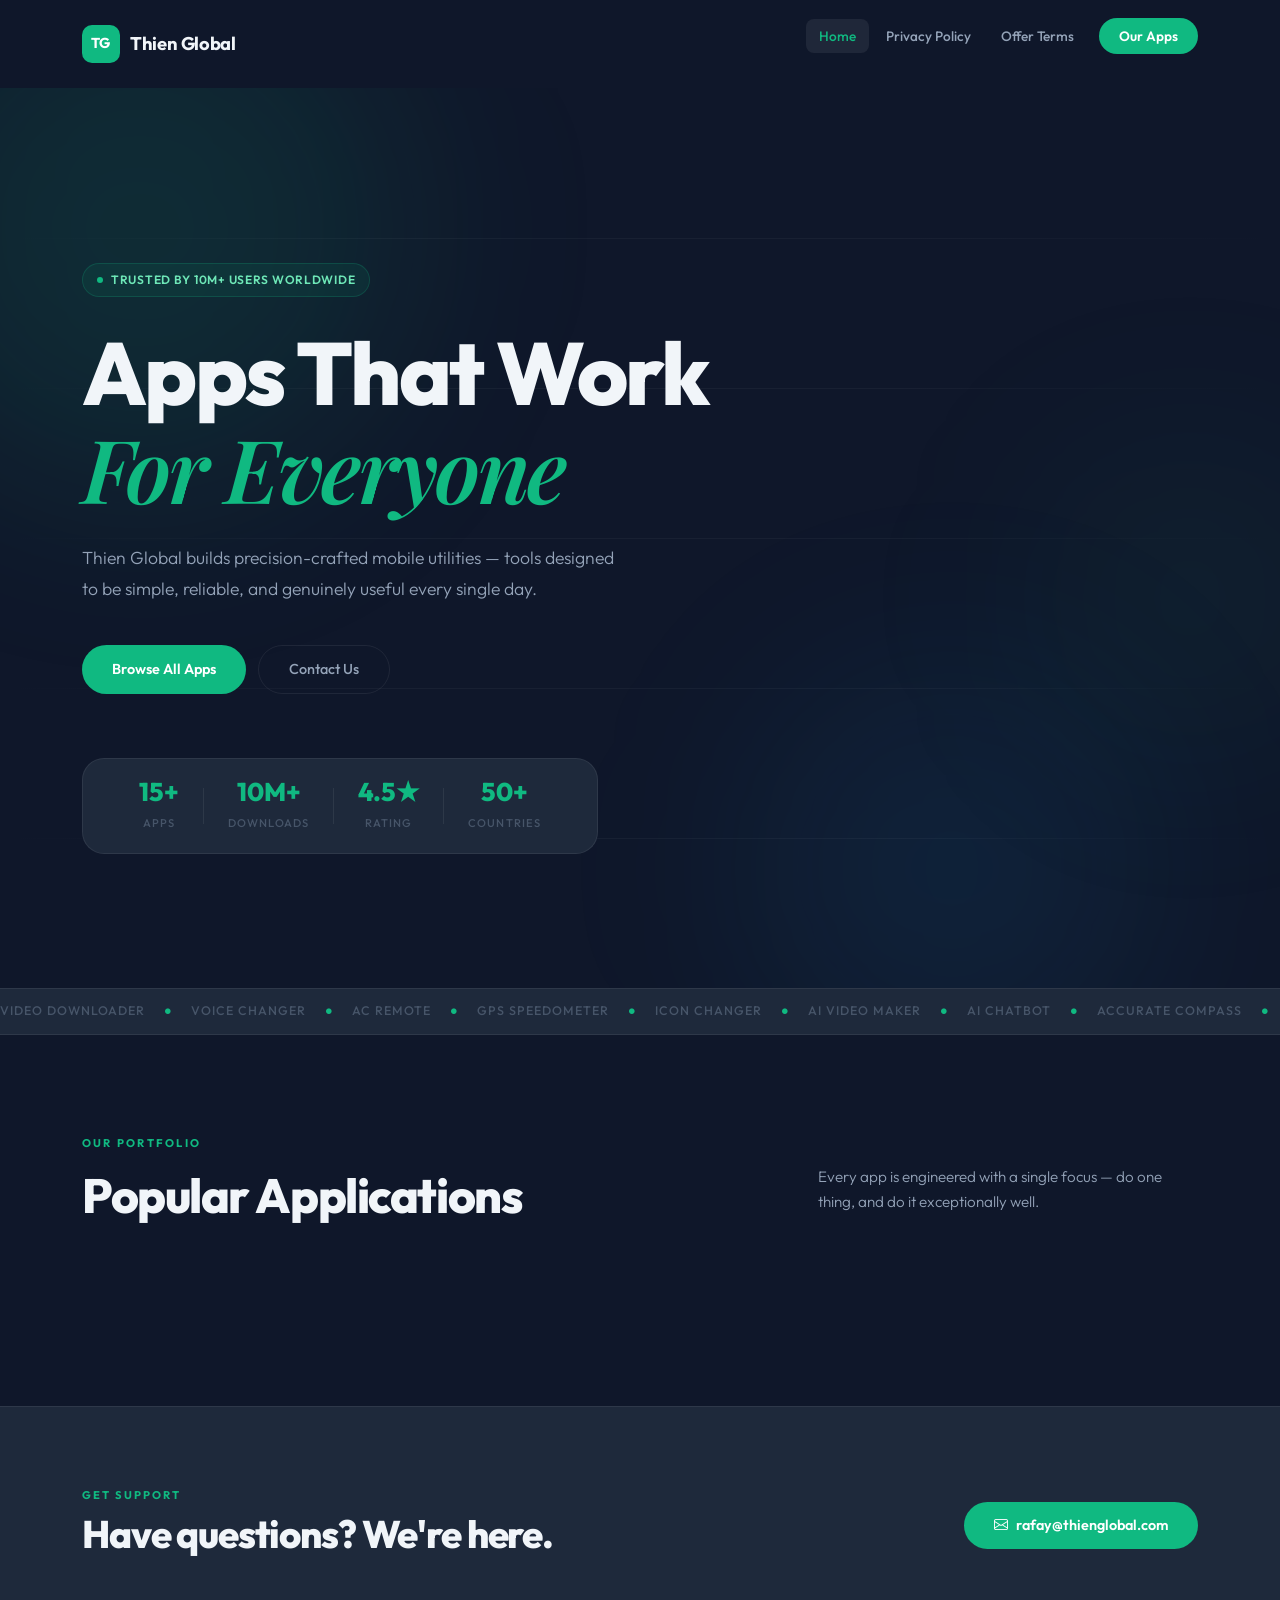
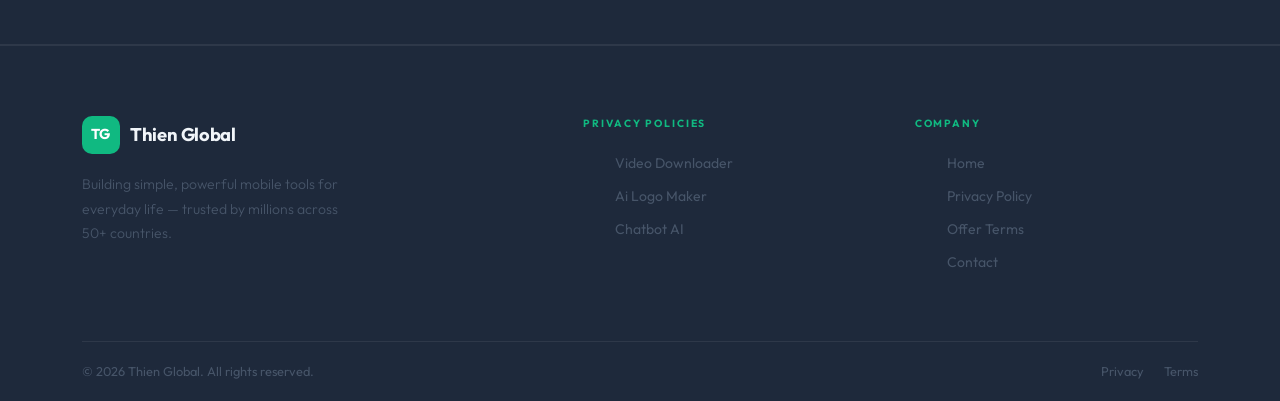
==== commit 6e1bcfa8: "App" ====
--- a/index.html
+++ b/index.html
@@ -103,24 +103,24 @@
     <!-- TICKER -->
     <div class="ticker-wrap">
         <div class="ticker-track">
-            <span>Invoice Maker</span><i class="bi bi-circle-fill"></i>
+            <span>Video Downloader</span><i class="bi bi-circle-fill"></i>
             <span>Voice Changer</span><i class="bi bi-circle-fill"></i>
-            <span>Universal TV Remote</span><i class="bi bi-circle-fill"></i>
+            <span>AC Remote</span><i class="bi bi-circle-fill"></i>
             <span>GPS Speedometer</span><i class="bi bi-circle-fill"></i>
-            <span>Smart Switch</span><i class="bi bi-circle-fill"></i>
-            <span>Live Camera</span><i class="bi bi-circle-fill"></i>
-            <span>Smart Printer</span><i class="bi bi-circle-fill"></i>
-            <span>Logo Maker</span><i class="bi bi-circle-fill"></i>
-            <span>PDF Reader</span><i class="bi bi-circle-fill"></i>
+            <span>Icon Changer</span><i class="bi bi-circle-fill"></i>
+            <span>AI Video Maker</span><i class="bi bi-circle-fill"></i>
+            <span>AI Chatbot</span><i class="bi bi-circle-fill"></i>
             <span>Accurate Compass</span><i class="bi bi-circle-fill"></i>
-            <span>Invoice Maker</span><i class="bi bi-circle-fill"></i>
+            <span>Video Downloader</span><i class="bi bi-circle-fill"></i>
             <span>Voice Changer</span><i class="bi bi-circle-fill"></i>
-            <span>Universal TV Remote</span><i class="bi bi-circle-fill"></i>
+            <span>AC Remote</span><i class="bi bi-circle-fill"></i>
             <span>GPS Speedometer</span><i class="bi bi-circle-fill"></i>
-            <span>Smart Switch</span><i class="bi bi-circle-fill"></i>
-            <span>Live Camera</span><i class="bi bi-circle-fill"></i>
-            <span>Smart Printer</span><i class="bi bi-circle-fill"></i>
-            <span>Logo Maker</span><i class="bi bi-circle-fill"></i>
+            <span>Icon Changer</span><i class="bi bi-circle-fill"></i>
+            <span>AI Video Maker</span><i class="bi bi-circle-fill"></i>
+            <span>AI Chatbot</span><i class="bi bi-circle-fill"></i>
+            <span>Accurate Compass</span><i class="bi bi-circle-fill"></i>
+            <span>AI Chatbot</span><i class="bi bi-circle-fill"></i>
+            <span>Accurate Compass</span><i class="bi bi-circle-fill"></i>
         </div>
     </div>
 
